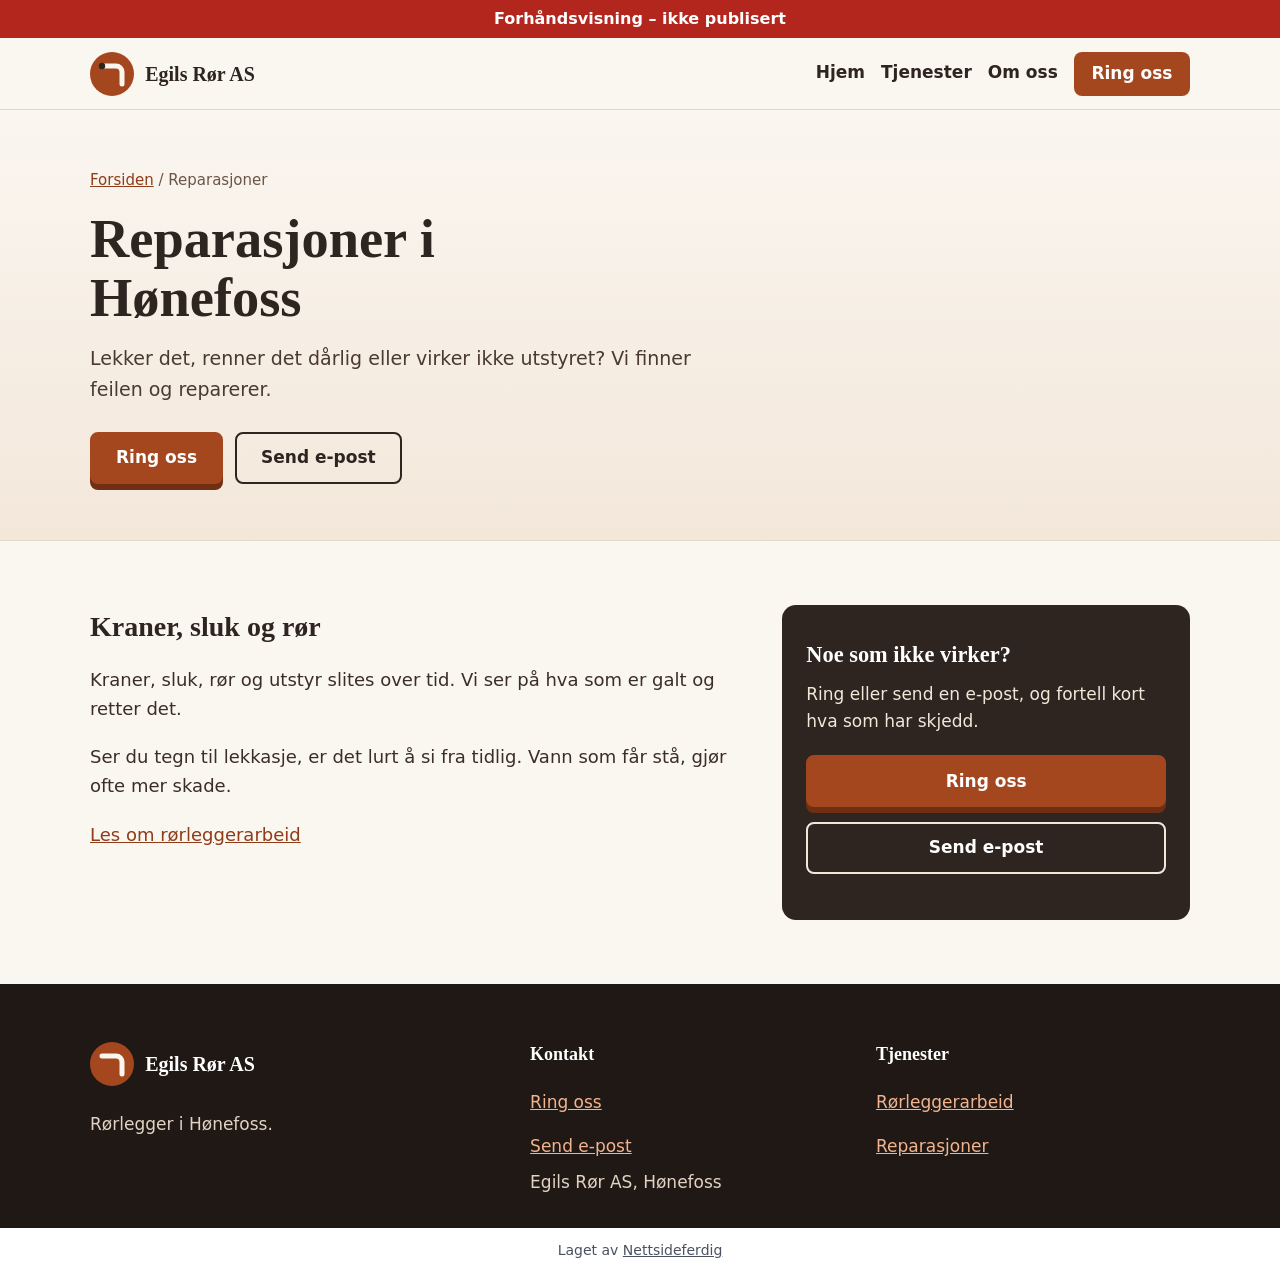
==== tjenester/reparasjoner/index.html @ db8e678f "Forhåndsvisning" ====
<!doctype html>
<html lang="nb">
<head>
<meta charset="utf-8">
<meta name="viewport" content="width=device-width, initial-scale=1">
<title>Reparasjon av rør og kraner i Hønefoss | Egils Rør AS</title>
<meta name="description" content="Lekker det, renner det dårlig eller virker ikke utstyret? Egils Rør AS reparerer rør, kraner og sluk i Hønefoss.">
<link rel="canonical" href="https://andersmathisen7-design.github.io/side-egils-ror-as-a246fb6f/tjenester/reparasjoner/">
<meta property="og:type" content="website">
<meta property="og:locale" content="nb_NO">
<meta property="og:site_name" content="Egils Rør AS">
<meta property="og:title" content="Reparasjon av rør og kraner i Hønefoss | Egils Rør AS">
<meta property="og:description" content="Lekker det, renner det dårlig eller virker ikke utstyret? Egils Rør AS reparerer rør, kraner og sluk i Hønefoss.">
<meta property="og:url" content="https://andersmathisen7-design.github.io/side-egils-ror-as-a246fb6f/tjenester/reparasjoner/">
<meta http-equiv="Content-Security-Policy" content="default-src 'none'; style-src 'self'; img-src 'self'; manifest-src 'self'; worker-src 'self'; script-src 'self'">
<link rel="stylesheet" href="../../style.css">
<meta name="theme-color" content="#a4471f">
<link rel="manifest" href="../../manifest.webmanifest">
<link rel="icon" href="../../icon.svg" type="image/svg+xml">
<script src="../../pwa.js" defer></script>
<meta name="robots" content="noindex,nofollow">
</head>
<body>
<div class="forhandsstripe">Forhåndsvisning – ikke publisert</div>
<header class="topp"><div class="wrap"><a class="merke" href="../../"><svg viewBox="0 0 44 44" aria-hidden="true"><circle cx="22" cy="22" r="22" fill="#a4471f"/><path d="M12 14h14a6 6 0 0 1 6 6v12" fill="none" stroke="#faf6f0" stroke-width="5" stroke-linecap="round"/><circle cx="12" cy="14" r="3.2" fill="#2e2420"/></svg><span>Egils Rør AS</span></a><nav class="meny" aria-label="Hovedmeny"><ul><li><a href="../../">Hjem</a></li><li><a href="../../#tjenester">Tjenester</a></li><li><a href="../../#om">Om oss</a></li><li><a class="ring" href="tel:97751816">Ring oss</a></li></ul></nav></div></header>
<main>
<section class="sidehode"><div class="wrap"><p class="sti"><a href="../../">Forsiden</a> / Reparasjoner</p><h1>Reparasjoner i Hønefoss</h1><p class="ingress">Lekker det, renner det dårlig eller virker ikke utstyret? Vi finner feilen og reparerer.</p><div class="knapper"><a class="knapp" href="tel:97751816">Ring oss</a><a class="knapp lys" href="mailto:post@egilsror.no">Send e-post</a></div></div></section><div class="wrap innhold"><div class="tekst"><h2>Kraner, sluk og rør</h2><p>Kraner, sluk, rør og utstyr slites over tid. Vi ser på hva som er galt og retter det.</p><p>Ser du tegn til lekkasje, er det lurt å si fra tidlig. Vann som får stå, gjør ofte mer skade.</p><p><a href="../../tjenester/rorleggerarbeid/">Les om rørleggerarbeid</a></p></div><aside class="panel"><h2>Noe som ikke virker?</h2><p>Ring eller send en e-post, og fortell kort hva som har skjedd.</p><a class="knapp" href="tel:97751816">Ring oss</a><a class="knapp lys" href="mailto:post@egilsror.no">Send e-post</a></aside></div>
</main>
<footer class="bunn" id="kontakt"><div class="wrap"><div><a class="merke" href="../../"><svg viewBox="0 0 44 44" aria-hidden="true"><circle cx="22" cy="22" r="22" fill="#a4471f"/><path d="M12 14h14a6 6 0 0 1 6 6v12" fill="none" stroke="#faf6f0" stroke-width="5" stroke-linecap="round"/></svg><span>Egils Rør AS</span></a><p>Rørlegger i Hønefoss.</p></div><div><h2>Kontakt</h2><ul><li><a href="tel:97751816">Ring oss</a></li><li><a href="mailto:post@egilsror.no">Send e-post</a></li></ul><address>Egils Rør AS, Hønefoss</address></div><div><h2>Tjenester</h2><ul><li><a href="../../tjenester/rorleggerarbeid/">Rørleggerarbeid</a></li><li><a href="../../tjenester/reparasjoner/">Reparasjoner</a></li></ul></div></div></footer>
<p class="nf-byra">Laget av <a href="https://nettsideferdig.no/">Nettsideferdig</a></p>
</body>
</html>
---- style.css ----
/* Fast fra Sidefabrikken: bestillingswidgeten. */
:root { --nf-farge: #a4471f; }
#nf-bestill [hidden] { display: none !important; }
#nf-bestill button { font: inherit; padding: 0.5rem 0.9rem; margin: 0.2rem; border: 1px solid var(--nf-farge); border-radius: 6px; background: #fff; color: var(--nf-farge); cursor: pointer; }
#nf-bestill button:disabled { opacity: 0.6; }
#nf-bestill .nf-knapp { background: var(--nf-farge); color: #fff; }
#nf-bestill .nf-tjeneste { display: block; width: 100%; text-align: left; }
#nf-bestill .nf-tjeneste small, #nf-bestill .nf-vare small { display: block; color: #555; }
#nf-bestill .nf-felt { display: block; margin: 0.5rem 0; }
#nf-bestill input, #nf-bestill select, #nf-bestill textarea { font: inherit; padding: 0.4rem; border: 1px solid #c5cad3; border-radius: 4px; display: block; width: 100%; max-width: 24rem; }
#nf-bestill input[type="checkbox"], #nf-bestill input[type="radio"] { display: inline-block; width: auto; margin: 0 0.4rem 0 0; vertical-align: middle; }
#nf-bestill .nf-rad { display: flex; flex-wrap: wrap; gap: 0.5rem; }
#nf-bestill .nf-vare { padding: 0.4rem 0; border-bottom: 1px solid #e3e6eb; }
#nf-bestill .nf-feil, #nf-bestill .nf-utsolgt { color: #b3261e; }
#nf-bestill .nf-test { background: #fff4e5; padding: 0.4rem 0.8rem; border-radius: 6px; }
#nf-bestill .nf-oppsummering { font-weight: 600; }
#nf-bestill .nf-faner { display: flex; flex-wrap: wrap; gap: 0.25rem; margin: 0.5rem 0 1rem; }
#nf-bestill .nf-fane.nf-valgt, #nf-bestill .nf-dag.nf-valgt { background: var(--nf-farge); color: #fff; }
#nf-bestill .nf-adresse { position: relative; max-width: 24rem; }
#nf-bestill .nf-forslag { position: absolute; top: 100%; left: 0; right: 0; z-index: 10; max-height: 15rem; overflow-y: auto; background: #fff; border: 1px solid #c5cad3; border-radius: 4px; box-shadow: 0 4px 12px rgba(0, 0, 0, 0.15); }
#nf-bestill .nf-forslag button { display: block; width: 100%; margin: 0; border: 0; border-radius: 0; padding: 0.5rem 0.75rem; text-align: left; color: inherit; }
#nf-bestill .nf-forslag button:hover, #nf-bestill .nf-forslag button:focus { background: #f4f7fb; }
#nf-bestill .nf-dager { display: flex; flex-wrap: wrap; gap: 0.25rem; margin: 0.5rem 0; }
#nf-bestill .nf-dag.nf-full { text-decoration: line-through; color: #777; border-color: #c5cad3; }
#nf-bestill .nf-tillegg { margin: 0.5rem 0; }
#nf-bestill .nf-sporsmal { margin: 0.8rem 0; }
#nf-bestill .nf-hjelp { display: block; font-size: 0.875rem; color: #666; margin: 0.15rem 0 0.25rem; }
#nf-bestill .nf-sum { font-weight: 700; font-size: 1.15rem; }
#nf-bestill .nf-ja-nei { display: flex; gap: 1.5rem; margin-top: 0.25rem; }
.prisliste table { border-collapse: collapse; width: 100%; max-width: 36rem; }
.prisliste th, .prisliste td { text-align: left; padding: 0.4rem 0.6rem 0.4rem 0; border-bottom: 1px solid #e3e6eb; vertical-align: top; }
.prisliste td:last-child, .prisliste th:last-child { text-align: right; white-space: nowrap; padding-right: 0; }
.prisliste small { color: #555; }
.prisliste .prisinfo { font-size: 0.875rem; color: #555; }

main > section.melding, main > section.bestill { box-sizing: border-box; max-width: 42rem; margin: 0 auto; padding: 2.5rem 1.25rem 3.5rem; }
.nf-skjema .nf-felt { display: block; margin: 0.75rem 0; }
.nf-skjema label, .nf-skjema legend { display: block; font-weight: 600; }
.nf-skjema fieldset { border: 0; padding: 0; margin: 0.75rem 0; min-width: 0; }
.nf-skjema fieldset label { font-weight: 400; }
.nf-skjema input, .nf-skjema textarea { font: inherit; padding: 0.5rem; border: 1px solid #c5cad3; border-radius: 4px; display: block; width: 100%; max-width: 32rem; }
.nf-skjema input[type="radio"] { display: inline-block; width: auto; margin: 0 0.4rem 0 0; vertical-align: middle; }
.nf-skjema input:focus, .nf-skjema textarea:focus { outline: 2px solid var(--nf-farge); outline-offset: 1px; }
.nf-skjema button { font: inherit; font-weight: 600; border: 0; cursor: pointer; padding: 0.85rem 1.5rem; border-radius: 6px; background: var(--nf-farge); color: #fff; min-height: 44px; }
.nf-skjema .nf-info { font-size: 0.875rem; color: #555; }

/* Designet */
*,*::before,*::after{box-sizing:border-box}html{-webkit-text-size-adjust:100%}body{margin:0;font-family:"Segoe UI",system-ui,-apple-system,Helvetica,Arial,sans-serif;font-size:1.0625rem;line-height:1.6;color:#2b211b;background:#faf6f0}img{display:block;width:100%;height:auto}h1,h2,h3{font-family:Georgia,"Iowan Old Style","Times New Roman",serif;font-weight:700;color:#2e2420}a{color:#8f3c19}a:focus-visible{outline:3px solid #a4471f;outline-offset:3px;border-radius:4px}.wrap{width:min(1100px,100% - 2.5rem);margin-inline:auto}.topp{background:#faf6f0;border-bottom:1px solid #e6d8c8}.topp .wrap{display:flex;flex-wrap:wrap;align-items:center;justify-content:space-between;gap:.25rem 1.5rem;padding:.7rem 0}.merke{display:inline-flex;align-items:center;gap:.7rem;text-decoration:none;color:#2e2420;font-family:Georgia,"Iowan Old Style",serif;font-weight:700;font-size:1.25rem;min-height:48px}.merke svg{width:44px;height:44px;flex:none}.meny ul{display:flex;flex-wrap:wrap;gap:.15rem 1rem;list-style:none;margin:0;padding:0;align-items:center}.meny a{display:inline-flex;align-items:center;min-height:44px;color:#2e2420;text-decoration:none;font-weight:600;border-bottom:2px solid transparent}.meny a:hover{border-bottom-color:#a4471f}.meny a.ring{background:#a4471f;color:#fff;padding:0 1.1rem;border-radius:8px;border:0}.meny a.ring:hover{background:#8a3a17}.hero{padding:3rem 0 4rem;background:linear-gradient(180deg,#faf6f0 0,#f3e7da 100%);overflow:hidden}.hero .wrap{display:grid;gap:2.5rem;align-items:center}.hero .stedmerke{display:inline-flex;align-items:center;gap:.5rem;font-size:.875rem;font-weight:700;letter-spacing:.1em;text-transform:uppercase;color:#8f3c19;margin:0 0 1rem}.hero .stedmerke::before{content:"";display:inline-block;width:28px;height:2px;background:#a4471f}.hero h1{font-size:clamp(2.4rem,7.5vw,4.25rem);line-height:1.04;letter-spacing:-.015em;margin:0 0 1.25rem;max-width:13ch}.hero .ingress{font-size:1.1875rem;max-width:46ch;color:#4a3a30;margin:0 0 2rem}.knapper{display:flex;flex-wrap:wrap;gap:.75rem}.knapp{display:inline-flex;align-items:center;justify-content:center;min-height:52px;padding:0 1.5rem;border-radius:8px;background:#a4471f;color:#fff;text-decoration:none;font-weight:700;border:2px solid #a4471f;box-shadow:0 6px 0 #6f2f12;transition:transform .12s,box-shadow .12s}.knapp:hover{transform:translateY(2px);box-shadow:0 4px 0 #6f2f12}.knapp.lys{background:transparent;color:#2e2420;border-color:#2e2420;box-shadow:none}.knapp.lys:hover{background:#2e2420;color:#faf6f0}.hero-kunst{position:relative;max-width:440px;margin-inline:auto;width:100%}.hero-kunst svg{display:block;width:100%;height:auto}.tjenester{padding:4.5rem 0}.overskrift-rad{margin-bottom:2.5rem}.overskrift-rad h2{font-size:clamp(1.9rem,4.5vw,2.75rem);line-height:1.1;margin:0 0 .75rem}.overskrift-rad p{max-width:55ch;margin:0;color:#4a3a30;font-size:1.125rem}.rad{display:grid;gap:1.5rem;align-items:center;padding:2rem 0;border-top:1px solid #e6d8c8}.rad:last-child{border-bottom:1px solid #e6d8c8}.rad .nummer{font-family:Georgia,serif;font-size:3.5rem;line-height:1;color:#a4471f}.rad h3{font-size:1.75rem;margin:0 0 .5rem}.rad p{margin:0 0 .75rem;max-width:56ch;color:#4a3a30}.rad .lenke{font-weight:700;color:#8f3c19;text-underline-offset:4px;display:inline-flex;min-height:44px;align-items:center}.rad .panel{background:#2e2420;border-radius:14px;aspect-ratio:16/10;display:grid;place-items:center}.rad .panel svg{width:46%;height:auto}.om{background:#2e2420;color:#f3e7da;padding:4.5rem 0;position:relative;overflow:hidden}.om::after{content:"";position:absolute;right:-120px;top:-120px;width:360px;height:360px;border:28px solid #a4471f;border-radius:50%;opacity:.35}.om .wrap{position:relative;z-index:1;display:grid;gap:2rem}.om h2{color:#fff;font-size:clamp(1.9rem,4.5vw,2.75rem);line-height:1.1;margin:0}.om p{max-width:58ch;font-size:1.125rem;margin:0 0 1rem}.faq{padding:4.5rem 0}.faq .wrap{max-width:800px}.faq h2{font-size:clamp(1.8rem,4vw,2.5rem);margin:0 0 1.5rem}.faq details{border-bottom:1px solid #e6d8c8}.faq summary{cursor:pointer;font-weight:700;font-size:1.125rem;min-height:64px;display:flex;align-items:center;color:#2e2420}.faq summary:focus-visible{outline:3px solid #a4471f;outline-offset:2px}.faq details p{margin:0 0 1.25rem;color:#4a3a30}.kontaktband{padding:0 0 4.5rem}.kontaktband .boks{background:#a4471f;color:#fff;border-radius:16px;padding:2.75rem 1.5rem;display:grid;gap:1.5rem;align-items:center}.kontaktband h2{color:#fff;font-size:clamp(1.75rem,4vw,2.4rem);line-height:1.12;margin:0 0 .5rem}.kontaktband p{margin:0;color:#fbeee4;max-width:46ch}.kontaktband .knapp{background:#fff;color:#7a3214;border-color:#fff;box-shadow:0 6px 0 #6f2f12}.kontaktband .knapp.lys{background:transparent;color:#fff;border-color:#fff}.kontaktband .knapp.lys:hover{background:#fff;color:#7a3214}.sidehode{padding:3rem 0 3.5rem;background:linear-gradient(180deg,#faf6f0 0,#f3e7da 100%);border-bottom:1px solid #e6d8c8}.sti{font-size:.9375rem;color:#6b5547;margin:0 0 .5rem}.sti a{color:#8f3c19;display:inline-flex;min-height:44px;align-items:center}.sidehode h1{font-size:clamp(2.1rem,6vw,3.4rem);line-height:1.08;margin:0 0 1rem;max-width:18ch}.sidehode .ingress{font-size:1.1875rem;max-width:50ch;color:#4a3a30;margin:0 0 1.75rem}.innhold{padding:4rem 0;display:grid;gap:2.5rem;align-items:start}.innhold .tekst h2{font-size:1.75rem;margin:0 0 1rem}.innhold .tekst p{font-size:1.125rem;max-width:60ch;margin:0 0 1.25rem;color:#3b2e26}.innhold .panel{background:#2e2420;border-radius:14px;padding:2rem 1.5rem;color:#f3e7da}.innhold .panel h2{color:#fff;font-size:1.4rem;margin:0 0 .5rem}.innhold .panel p{margin:0 0 1.25rem}.innhold .panel .knapp{width:100%;margin-bottom:.9rem}.innhold .panel .knapp.lys{color:#fff;border-color:#f3e7da}.innhold .panel .knapp.lys:hover{background:#f3e7da;color:#2e2420}.bunn{background:#1f1814;color:#e2d3c4;padding:3.5rem 0 2rem}.bunn .wrap{display:grid;gap:2rem}.bunn .merke{color:#fff}.bunn h2{color:#fff;font-size:1.125rem;margin:0 0 .75rem}.bunn a{color:#f2b48f}.bunn ul{list-style:none;margin:0;padding:0}.bunn li a{display:inline-flex;min-height:44px;align-items:center}.bunn address{font-style:normal}section.melding{padding:3.5rem 1.25rem}.nf-skjema{max-width:620px;margin-inline:auto;background:#fff;border:1px solid #e6d8c8;border-radius:16px;padding:2rem 1.5rem}.nf-felt{margin-bottom:1.25rem}.nf-skjema label{display:block;font-weight:700;margin-bottom:.35rem;color:#2e2420}.nf-skjema input,.nf-skjema textarea{width:100%;font:inherit;color:#2b211b;padding:.75rem 1rem;border:2px solid #d9c6b3;border-radius:8px;background:#fffdfa;min-height:48px}.nf-skjema input:focus-visible,.nf-skjema textarea:focus-visible{outline:3px solid #a4471f;border-color:#a4471f}.nf-info{font-size:.9375rem;color:#6b5547}.nf-skjema button.knapp{cursor:pointer;font:inherit;font-weight:700}@media(min-width:760px){.rad{grid-template-columns:auto 1fr 1fr;gap:2.5rem}.kontaktband .boks{grid-template-columns:1.3fr auto;padding:3rem}.bunn .wrap{grid-template-columns:1.3fr 1fr 1fr}.om .wrap{grid-template-columns:.8fr 1.2fr;align-items:start}.nf-skjema{padding:2.5rem}}@media(min-width:900px){.hero{padding:4.5rem 0 5.5rem}.hero .wrap{grid-template-columns:1.1fr .9fr}.innhold{grid-template-columns:1.6fr 1fr}.innhold .panel{position:sticky;top:1.5rem}}

/* Fast fra Sidefabrikken */
.forhandsstripe { display: block !important; position: relative !important; z-index: 2147483647 !important; background: #b3261e !important; color: #fff !important; text-align: center !important; padding: 0.5rem 1rem !important; font: 600 1rem/1.4 system-ui, sans-serif !important; visibility: visible !important; opacity: 1 !important; max-height: none !important; height: auto !important; min-height: 0 !important; overflow: visible !important; margin: 0 !important; top: auto !important; left: auto !important; right: auto !important; bottom: auto !important; width: auto !important; transform: none !important; clip-path: none !important; filter: none !important; text-indent: 0 !important; font-size: 1rem !important; }
.nf-byra { display: block !important; position: static !important; inset: auto !important; z-index: auto !important; background: #fff !important; color: #4a5160 !important; text-align: center !important; padding: 0.75rem 1rem !important; margin: 0 !important; width: auto !important; max-width: none !important; height: auto !important; min-height: 0 !important; max-height: none !important; overflow: visible !important; visibility: visible !important; opacity: 1 !important; transform: none !important; clip-path: none !important; filter: none !important; font: 400 0.875rem/1.5 system-ui, sans-serif !important; letter-spacing: normal !important; text-indent: 0 !important; text-transform: none !important; }
.nf-byra a { display: inline !important; position: static !important; color: inherit !important; text-decoration: underline !important; font: inherit !important; visibility: visible !important; opacity: 1 !important; pointer-events: auto !important; }
.nf-felle { display: none !important; position: absolute !important; left: -10000px !important; width: 1px !important; height: 1px !important; overflow: hidden !important; }
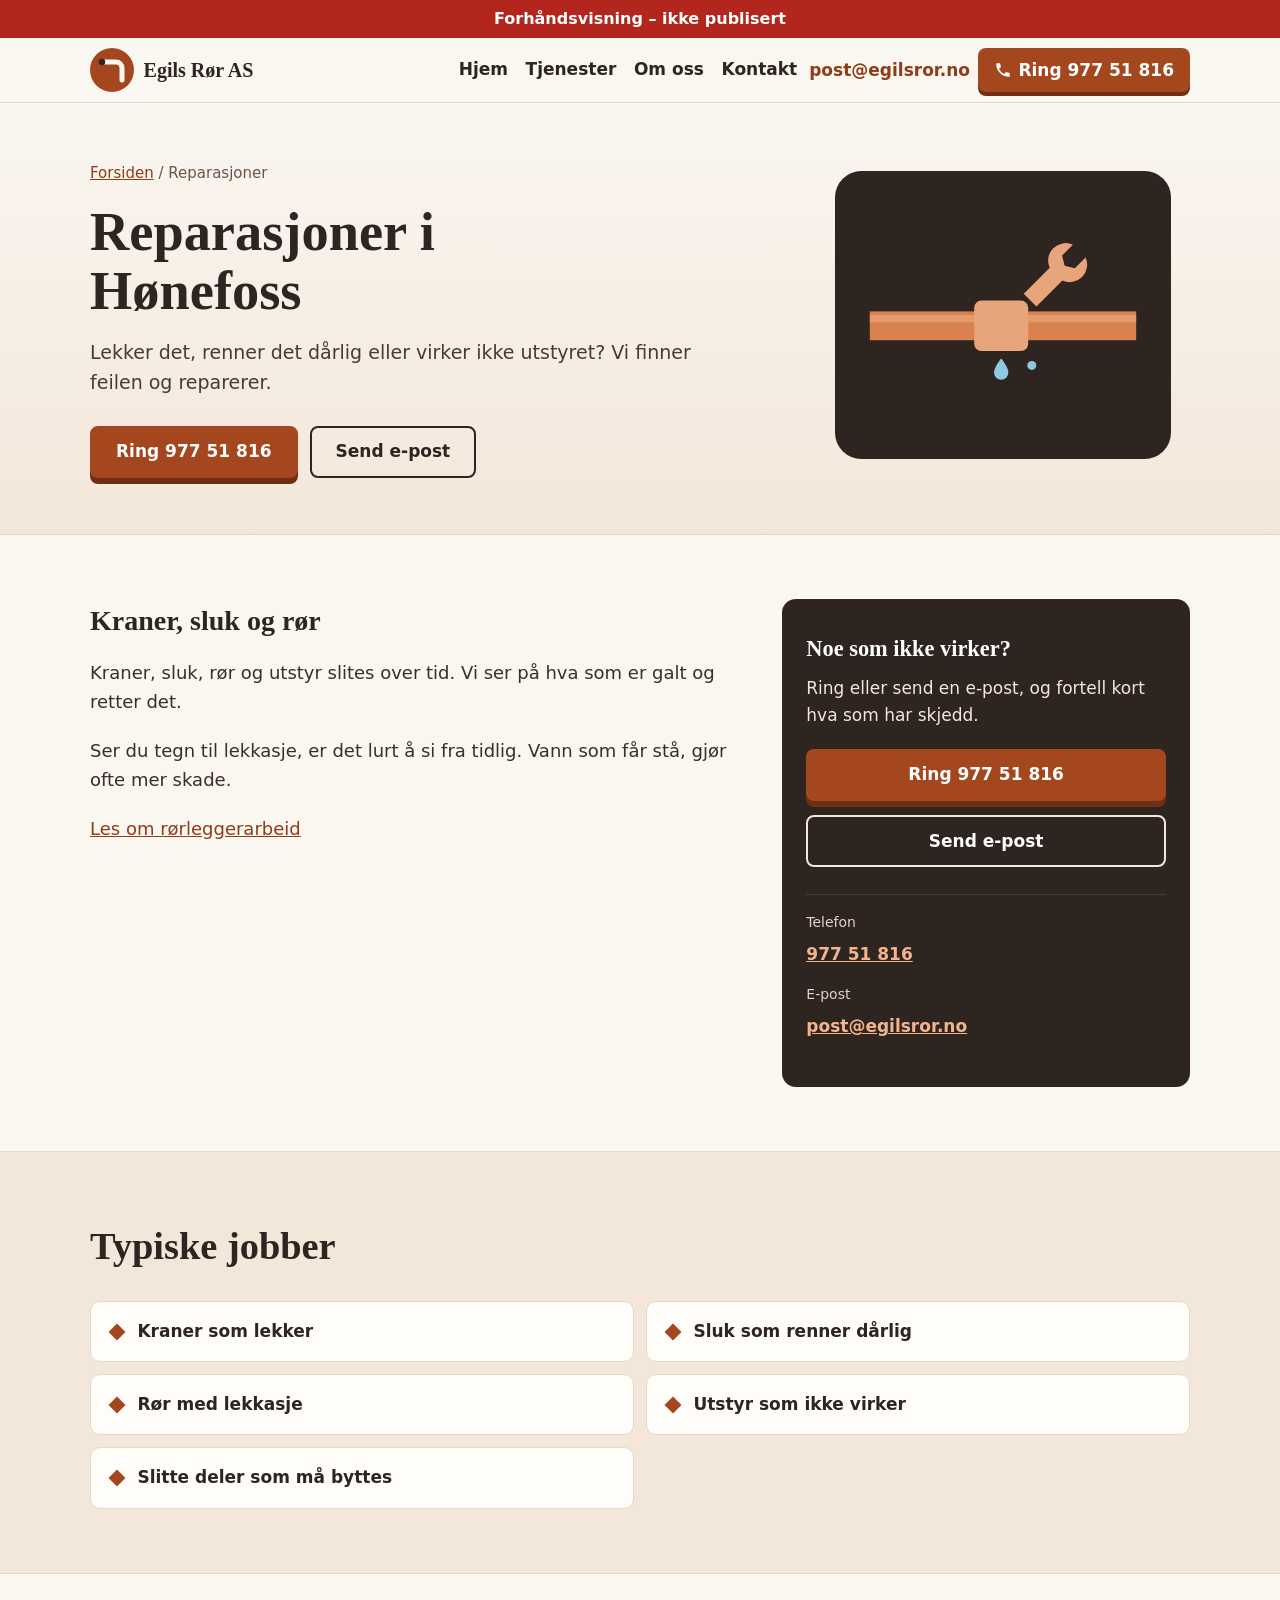
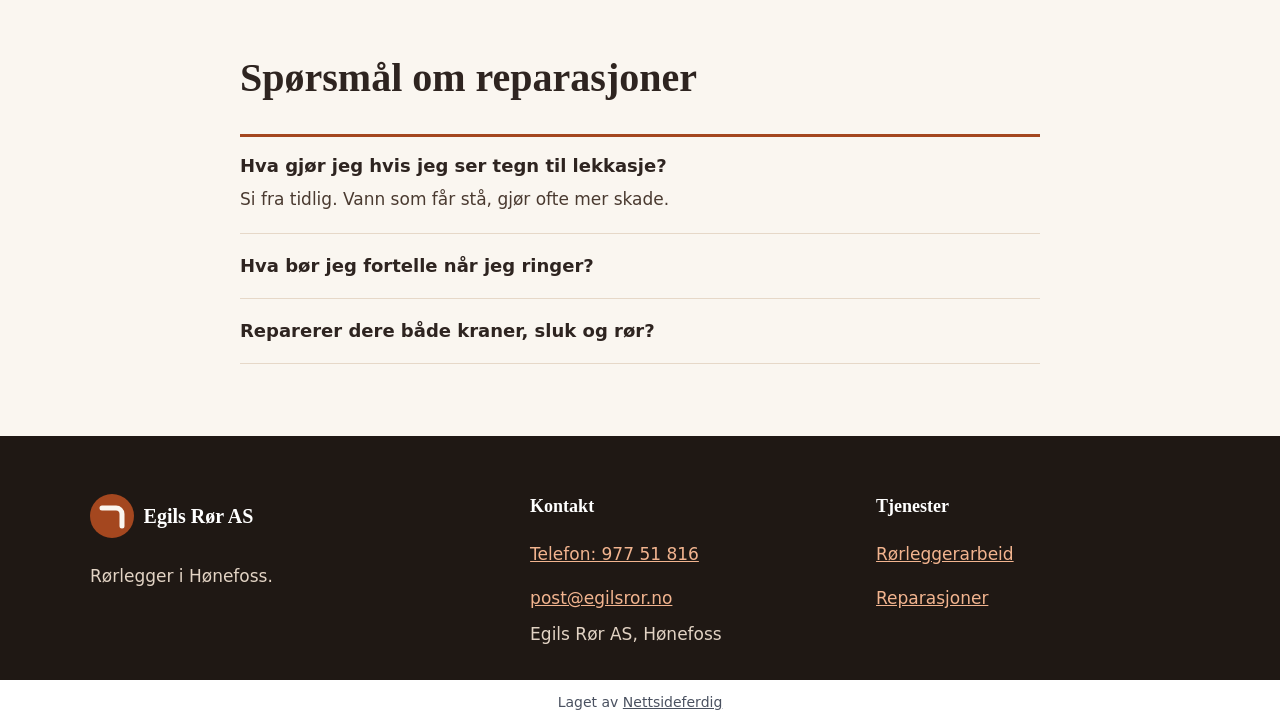
==== commit 47f023d5: "Forhåndsvisning" ====
--- a/tjenester/reparasjoner/index.html
+++ b/tjenester/reparasjoner/index.html
@@ -22,11 +22,11 @@
 </head>
 <body>
 <div class="forhandsstripe">Forhåndsvisning – ikke publisert</div>
-<header class="topp"><div class="wrap"><a class="merke" href="../../"><svg viewBox="0 0 44 44" aria-hidden="true"><circle cx="22" cy="22" r="22" fill="#a4471f"/><path d="M12 14h14a6 6 0 0 1 6 6v12" fill="none" stroke="#faf6f0" stroke-width="5" stroke-linecap="round"/><circle cx="12" cy="14" r="3.2" fill="#2e2420"/></svg><span>Egils Rør AS</span></a><nav class="meny" aria-label="Hovedmeny"><ul><li><a href="../../">Hjem</a></li><li><a href="../../#tjenester">Tjenester</a></li><li><a href="../../#om">Om oss</a></li><li><a class="ring" href="tel:97751816">Ring oss</a></li></ul></nav></div></header>
+<header class="topp"><div class="wrap"><a class="merke" href="../../"><svg viewBox="0 0 44 44" aria-hidden="true"><circle cx="22" cy="22" r="22" fill="#a4471f"/><path d="M12 14h14a6 6 0 0 1 6 6v12" fill="none" stroke="#faf6f0" stroke-width="5" stroke-linecap="round"/><circle cx="12" cy="14" r="3.2" fill="#2e2420"/></svg><span>Egils Rør AS</span></a><nav class="meny" aria-label="Hovedmeny"><ul><li><a href="../../">Hjem</a></li><li><a href="../../#tjenester">Tjenester</a></li><li><a href="../../#om">Om oss</a></li><li><a href="#kontakt">Kontakt</a></li></ul></nav><div class="topp-hoyre"><a class="toppepost" href="mailto:post@egilsror.no">post@egilsror.no</a><a class="ringknapp" href="tel:97751816"><svg viewBox="0 0 24 24" aria-hidden="true"><path d="M6.6 10.8a15 15 0 0 0 6.6 6.6l2.2-2.2a1 1 0 0 1 1-.25 11.4 11.4 0 0 0 3.6.57 1 1 0 0 1 1 1V20a1 1 0 0 1-1 1A17 17 0 0 1 3 4a1 1 0 0 1 1-1h3.5a1 1 0 0 1 1 1c0 1.25.2 2.45.57 3.57a1 1 0 0 1-.25 1z" fill="currentColor"/></svg><span class="kort">Ring</span><span class="lang">Ring 977 51 816</span></a><details class="mobilmeny"><summary><svg viewBox="0 0 24 24" aria-hidden="true"><path d="M4 7h16M4 12h16M4 17h16" stroke="currentColor" stroke-width="2.4" stroke-linecap="round"/></svg><span class="skjult">Meny</span></summary><nav aria-label="Meny på mobil"><ul><li><a href="../../">Hjem</a></li><li><a href="../../#tjenester">Tjenester</a></li><li><a href="../../tjenester/rorleggerarbeid/">Rørleggerarbeid</a></li><li><a href="../../tjenester/reparasjoner/">Reparasjoner</a></li><li><a href="../../#om">Om oss</a></li><li><a href="#kontakt">Kontakt</a></li></ul></nav></details></div></div></header>
 <main>
-<section class="sidehode"><div class="wrap"><p class="sti"><a href="../../">Forsiden</a> / Reparasjoner</p><h1>Reparasjoner i Hønefoss</h1><p class="ingress">Lekker det, renner det dårlig eller virker ikke utstyret? Vi finner feilen og reparerer.</p><div class="knapper"><a class="knapp" href="tel:97751816">Ring oss</a><a class="knapp lys" href="mailto:post@egilsror.no">Send e-post</a></div></div></section><div class="wrap innhold"><div class="tekst"><h2>Kraner, sluk og rør</h2><p>Kraner, sluk, rør og utstyr slites over tid. Vi ser på hva som er galt og retter det.</p><p>Ser du tegn til lekkasje, er det lurt å si fra tidlig. Vann som får stå, gjør ofte mer skade.</p><p><a href="../../tjenester/rorleggerarbeid/">Les om rørleggerarbeid</a></p></div><aside class="panel"><h2>Noe som ikke virker?</h2><p>Ring eller send en e-post, og fortell kort hva som har skjedd.</p><a class="knapp" href="tel:97751816">Ring oss</a><a class="knapp lys" href="mailto:post@egilsror.no">Send e-post</a></aside></div>
+<section class="sidehode"><div class="wrap"><div><p class="sti"><a href="../../">Forsiden</a> / Reparasjoner</p><h1>Reparasjoner i Hønefoss</h1><p class="ingress">Lekker det, renner det dårlig eller virker ikke utstyret? Vi finner feilen og reparerer.</p><div class="knapper"><a class="knapp" href="tel:97751816">Ring 977 51 816</a><a class="knapp lys" href="mailto:post@egilsror.no">Send e-post</a></div></div><div class="sidehode-kunst"><svg viewBox="0 0 300 260" aria-hidden="true"><rect x="10" y="10" width="280" height="240" rx="22" fill="#2e2420"/><g transform="translate(30 40) scale(1.5)"><rect x="6" y="58" width="148" height="16" fill="#d9824f"/><rect x="6" y="60" width="148" height="4" fill="#e8a47a" opacity=".7"/><rect x="64" y="52" width="30" height="28" rx="4" fill="#e8a47a"/><path d="M79 84c0 0-4 5-4 8a4 4 0 0 0 8 0c0-3-4-8-4-8z" fill="#8fc9e0"/><circle cx="96" cy="88" r="2.5" fill="#8fc9e0"/><path d="M126.2 13.6a8.8 8.8 0 0 0-11.68 11.68L101.4 38.4l6.4 6.4 13.12-13.12a8.8 8.8 0 0 0 11.68-11.68l-5.44 5.44-5.12-1.28-1.28-5.12z" fill="#e8a47a" transform="translate(-20 6) scale(1.1)"/></g></svg></div></div></section><div class="wrap innhold"><div class="tekst"><h2>Kraner, sluk og rør</h2><p>Kraner, sluk, rør og utstyr slites over tid. Vi ser på hva som er galt og retter det.</p><p>Ser du tegn til lekkasje, er det lurt å si fra tidlig. Vann som får stå, gjør ofte mer skade.</p><p><a href="../../tjenester/rorleggerarbeid/">Les om rørleggerarbeid</a></p></div><aside class="panel"><h2>Noe som ikke virker?</h2><p>Ring eller send en e-post, og fortell kort hva som har skjedd.</p><a class="knapp" href="tel:97751816">Ring 977 51 816</a><a class="knapp lys" href="mailto:post@egilsror.no">Send e-post</a><ul class="kontaktliste"><li><small>Telefon</small><a href="tel:97751816">977 51 816</a></li><li><small>E-post</small><a href="mailto:post@egilsror.no">post@egilsror.no</a></li></ul></aside></div><section class="jobber"><div class="wrap"><h2>Typiske jobber</h2><ul class="jobbliste"><li>Kraner som lekker</li><li>Sluk som renner dårlig</li><li>Rør med lekkasje</li><li>Utstyr som ikke virker</li><li>Slitte deler som må byttes</li></ul></div></section><section class="faq"><div class="wrap"><h2>Spørsmål om reparasjoner</h2><div class="faq-apen"><h3>Hva gjør jeg hvis jeg ser tegn til lekkasje?</h3><p>Si fra tidlig. Vann som får stå, gjør ofte mer skade.</p></div><details><summary>Hva bør jeg fortelle når jeg ringer?</summary><p>Fortell kort hva som har skjedd og hvor det er, så vet vi mer om hva som må til.</p></details><details><summary>Reparerer dere både kraner, sluk og rør?</summary><p>Ja. Vi ser på hva som er galt med kraner, sluk, rør og utstyr, og retter det.</p></details></div></section>
 </main>
-<footer class="bunn" id="kontakt"><div class="wrap"><div><a class="merke" href="../../"><svg viewBox="0 0 44 44" aria-hidden="true"><circle cx="22" cy="22" r="22" fill="#a4471f"/><path d="M12 14h14a6 6 0 0 1 6 6v12" fill="none" stroke="#faf6f0" stroke-width="5" stroke-linecap="round"/></svg><span>Egils Rør AS</span></a><p>Rørlegger i Hønefoss.</p></div><div><h2>Kontakt</h2><ul><li><a href="tel:97751816">Ring oss</a></li><li><a href="mailto:post@egilsror.no">Send e-post</a></li></ul><address>Egils Rør AS, Hønefoss</address></div><div><h2>Tjenester</h2><ul><li><a href="../../tjenester/rorleggerarbeid/">Rørleggerarbeid</a></li><li><a href="../../tjenester/reparasjoner/">Reparasjoner</a></li></ul></div></div></footer>
+<footer class="bunn" id="kontakt"><div class="wrap"><div><a class="merke" href="../../"><svg viewBox="0 0 44 44" aria-hidden="true"><circle cx="22" cy="22" r="22" fill="#a4471f"/><path d="M12 14h14a6 6 0 0 1 6 6v12" fill="none" stroke="#faf6f0" stroke-width="5" stroke-linecap="round"/></svg><span>Egils Rør AS</span></a><p>Rørlegger i Hønefoss.</p></div><div><h2>Kontakt</h2><ul><li><a href="tel:97751816">Telefon: 977 51 816</a></li><li><a href="mailto:post@egilsror.no">post@egilsror.no</a></li></ul><address>Egils Rør AS, Hønefoss</address></div><div><h2>Tjenester</h2><ul><li><a href="../../tjenester/rorleggerarbeid/">Rørleggerarbeid</a></li><li><a href="../../tjenester/reparasjoner/">Reparasjoner</a></li></ul></div></div></footer>
 <p class="nf-byra">Laget av <a href="https://nettsideferdig.no/">Nettsideferdig</a></p>
 </body>
 </html>
--- a/style.css
+++ b/style.css
@@ -45,7 +45,7 @@
 .nf-skjema .nf-info { font-size: 0.875rem; color: #555; }
 
 /* Designet */
-*,*::before,*::after{box-sizing:border-box}html{-webkit-text-size-adjust:100%}body{margin:0;font-family:"Segoe UI",system-ui,-apple-system,Helvetica,Arial,sans-serif;font-size:1.0625rem;line-height:1.6;color:#2b211b;background:#faf6f0}img{display:block;width:100%;height:auto}h1,h2,h3{font-family:Georgia,"Iowan Old Style","Times New Roman",serif;font-weight:700;color:#2e2420}a{color:#8f3c19}a:focus-visible{outline:3px solid #a4471f;outline-offset:3px;border-radius:4px}.wrap{width:min(1100px,100% - 2.5rem);margin-inline:auto}.topp{background:#faf6f0;border-bottom:1px solid #e6d8c8}.topp .wrap{display:flex;flex-wrap:wrap;align-items:center;justify-content:space-between;gap:.25rem 1.5rem;padding:.7rem 0}.merke{display:inline-flex;align-items:center;gap:.7rem;text-decoration:none;color:#2e2420;font-family:Georgia,"Iowan Old Style",serif;font-weight:700;font-size:1.25rem;min-height:48px}.merke svg{width:44px;height:44px;flex:none}.meny ul{display:flex;flex-wrap:wrap;gap:.15rem 1rem;list-style:none;margin:0;padding:0;align-items:center}.meny a{display:inline-flex;align-items:center;min-height:44px;color:#2e2420;text-decoration:none;font-weight:600;border-bottom:2px solid transparent}.meny a:hover{border-bottom-color:#a4471f}.meny a.ring{background:#a4471f;color:#fff;padding:0 1.1rem;border-radius:8px;border:0}.meny a.ring:hover{background:#8a3a17}.hero{padding:3rem 0 4rem;background:linear-gradient(180deg,#faf6f0 0,#f3e7da 100%);overflow:hidden}.hero .wrap{display:grid;gap:2.5rem;align-items:center}.hero .stedmerke{display:inline-flex;align-items:center;gap:.5rem;font-size:.875rem;font-weight:700;letter-spacing:.1em;text-transform:uppercase;color:#8f3c19;margin:0 0 1rem}.hero .stedmerke::before{content:"";display:inline-block;width:28px;height:2px;background:#a4471f}.hero h1{font-size:clamp(2.4rem,7.5vw,4.25rem);line-height:1.04;letter-spacing:-.015em;margin:0 0 1.25rem;max-width:13ch}.hero .ingress{font-size:1.1875rem;max-width:46ch;color:#4a3a30;margin:0 0 2rem}.knapper{display:flex;flex-wrap:wrap;gap:.75rem}.knapp{display:inline-flex;align-items:center;justify-content:center;min-height:52px;padding:0 1.5rem;border-radius:8px;background:#a4471f;color:#fff;text-decoration:none;font-weight:700;border:2px solid #a4471f;box-shadow:0 6px 0 #6f2f12;transition:transform .12s,box-shadow .12s}.knapp:hover{transform:translateY(2px);box-shadow:0 4px 0 #6f2f12}.knapp.lys{background:transparent;color:#2e2420;border-color:#2e2420;box-shadow:none}.knapp.lys:hover{background:#2e2420;color:#faf6f0}.hero-kunst{position:relative;max-width:440px;margin-inline:auto;width:100%}.hero-kunst svg{display:block;width:100%;height:auto}.tjenester{padding:4.5rem 0}.overskrift-rad{margin-bottom:2.5rem}.overskrift-rad h2{font-size:clamp(1.9rem,4.5vw,2.75rem);line-height:1.1;margin:0 0 .75rem}.overskrift-rad p{max-width:55ch;margin:0;color:#4a3a30;font-size:1.125rem}.rad{display:grid;gap:1.5rem;align-items:center;padding:2rem 0;border-top:1px solid #e6d8c8}.rad:last-child{border-bottom:1px solid #e6d8c8}.rad .nummer{font-family:Georgia,serif;font-size:3.5rem;line-height:1;color:#a4471f}.rad h3{font-size:1.75rem;margin:0 0 .5rem}.rad p{margin:0 0 .75rem;max-width:56ch;color:#4a3a30}.rad .lenke{font-weight:700;color:#8f3c19;text-underline-offset:4px;display:inline-flex;min-height:44px;align-items:center}.rad .panel{background:#2e2420;border-radius:14px;aspect-ratio:16/10;display:grid;place-items:center}.rad .panel svg{width:46%;height:auto}.om{background:#2e2420;color:#f3e7da;padding:4.5rem 0;position:relative;overflow:hidden}.om::after{content:"";position:absolute;right:-120px;top:-120px;width:360px;height:360px;border:28px solid #a4471f;border-radius:50%;opacity:.35}.om .wrap{position:relative;z-index:1;display:grid;gap:2rem}.om h2{color:#fff;font-size:clamp(1.9rem,4.5vw,2.75rem);line-height:1.1;margin:0}.om p{max-width:58ch;font-size:1.125rem;margin:0 0 1rem}.faq{padding:4.5rem 0}.faq .wrap{max-width:800px}.faq h2{font-size:clamp(1.8rem,4vw,2.5rem);margin:0 0 1.5rem}.faq details{border-bottom:1px solid #e6d8c8}.faq summary{cursor:pointer;font-weight:700;font-size:1.125rem;min-height:64px;display:flex;align-items:center;color:#2e2420}.faq summary:focus-visible{outline:3px solid #a4471f;outline-offset:2px}.faq details p{margin:0 0 1.25rem;color:#4a3a30}.kontaktband{padding:0 0 4.5rem}.kontaktband .boks{background:#a4471f;color:#fff;border-radius:16px;padding:2.75rem 1.5rem;display:grid;gap:1.5rem;align-items:center}.kontaktband h2{color:#fff;font-size:clamp(1.75rem,4vw,2.4rem);line-height:1.12;margin:0 0 .5rem}.kontaktband p{margin:0;color:#fbeee4;max-width:46ch}.kontaktband .knapp{background:#fff;color:#7a3214;border-color:#fff;box-shadow:0 6px 0 #6f2f12}.kontaktband .knapp.lys{background:transparent;color:#fff;border-color:#fff}.kontaktband .knapp.lys:hover{background:#fff;color:#7a3214}.sidehode{padding:3rem 0 3.5rem;background:linear-gradient(180deg,#faf6f0 0,#f3e7da 100%);border-bottom:1px solid #e6d8c8}.sti{font-size:.9375rem;color:#6b5547;margin:0 0 .5rem}.sti a{color:#8f3c19;display:inline-flex;min-height:44px;align-items:center}.sidehode h1{font-size:clamp(2.1rem,6vw,3.4rem);line-height:1.08;margin:0 0 1rem;max-width:18ch}.sidehode .ingress{font-size:1.1875rem;max-width:50ch;color:#4a3a30;margin:0 0 1.75rem}.innhold{padding:4rem 0;display:grid;gap:2.5rem;align-items:start}.innhold .tekst h2{font-size:1.75rem;margin:0 0 1rem}.innhold .tekst p{font-size:1.125rem;max-width:60ch;margin:0 0 1.25rem;color:#3b2e26}.innhold .panel{background:#2e2420;border-radius:14px;padding:2rem 1.5rem;color:#f3e7da}.innhold .panel h2{color:#fff;font-size:1.4rem;margin:0 0 .5rem}.innhold .panel p{margin:0 0 1.25rem}.innhold .panel .knapp{width:100%;margin-bottom:.9rem}.innhold .panel .knapp.lys{color:#fff;border-color:#f3e7da}.innhold .panel .knapp.lys:hover{background:#f3e7da;color:#2e2420}.bunn{background:#1f1814;color:#e2d3c4;padding:3.5rem 0 2rem}.bunn .wrap{display:grid;gap:2rem}.bunn .merke{color:#fff}.bunn h2{color:#fff;font-size:1.125rem;margin:0 0 .75rem}.bunn a{color:#f2b48f}.bunn ul{list-style:none;margin:0;padding:0}.bunn li a{display:inline-flex;min-height:44px;align-items:center}.bunn address{font-style:normal}section.melding{padding:3.5rem 1.25rem}.nf-skjema{max-width:620px;margin-inline:auto;background:#fff;border:1px solid #e6d8c8;border-radius:16px;padding:2rem 1.5rem}.nf-felt{margin-bottom:1.25rem}.nf-skjema label{display:block;font-weight:700;margin-bottom:.35rem;color:#2e2420}.nf-skjema input,.nf-skjema textarea{width:100%;font:inherit;color:#2b211b;padding:.75rem 1rem;border:2px solid #d9c6b3;border-radius:8px;background:#fffdfa;min-height:48px}.nf-skjema input:focus-visible,.nf-skjema textarea:focus-visible{outline:3px solid #a4471f;border-color:#a4471f}.nf-info{font-size:.9375rem;color:#6b5547}.nf-skjema button.knapp{cursor:pointer;font:inherit;font-weight:700}@media(min-width:760px){.rad{grid-template-columns:auto 1fr 1fr;gap:2.5rem}.kontaktband .boks{grid-template-columns:1.3fr auto;padding:3rem}.bunn .wrap{grid-template-columns:1.3fr 1fr 1fr}.om .wrap{grid-template-columns:.8fr 1.2fr;align-items:start}.nf-skjema{padding:2.5rem}}@media(min-width:900px){.hero{padding:4.5rem 0 5.5rem}.hero .wrap{grid-template-columns:1.1fr .9fr}.innhold{grid-template-columns:1.6fr 1fr}.innhold .panel{position:sticky;top:1.5rem}}
+*,*::before,*::after{box-sizing:border-box}html{-webkit-text-size-adjust:100%}body{margin:0;font-family:"Segoe UI",system-ui,-apple-system,Helvetica,Arial,sans-serif;font-size:1.0625rem;line-height:1.6;color:#2b211b;background:#faf6f0}img{display:block;width:100%;height:auto}h1,h2,h3{font-family:Georgia,"Iowan Old Style","Times New Roman",serif;font-weight:700;color:#2e2420}a{color:#8f3c19}a:focus-visible{outline:3px solid #a4471f;outline-offset:3px;border-radius:4px}.wrap{width:min(1100px,100% - 2.5rem);margin-inline:auto}.skjult{position:absolute;width:1px;height:1px;overflow:hidden;clip-path:inset(50%);white-space:nowrap}.topp{background:#faf6f0;border-bottom:1px solid #e6d8c8;position:relative;z-index:10}.topp .wrap{display:flex;flex-wrap:nowrap;align-items:center;justify-content:space-between;gap:.75rem;min-height:64px;padding:.5rem 0}.merke{display:inline-flex;align-items:center;gap:.6rem;text-decoration:none;color:#2e2420;font-family:Georgia,"Iowan Old Style",serif;font-weight:700;font-size:1.0625rem;min-height:48px;min-width:0}.merke span{overflow:hidden;text-overflow:ellipsis;white-space:nowrap}.merke svg{width:38px;height:38px;flex:none}.meny{display:none;margin-left:auto}.meny ul{display:flex;gap:.15rem 1.1rem;list-style:none;margin:0;padding:0;align-items:center}.meny a{display:inline-flex;align-items:center;min-height:44px;color:#2e2420;text-decoration:none;font-weight:600;border-bottom:2px solid transparent}.meny a:hover{border-bottom-color:#a4471f}.topp-hoyre{display:flex;align-items:center;gap:.5rem;flex:none}.toppepost{display:none;align-items:center;min-height:44px;color:#8f3c19;font-weight:600;text-decoration:none}.toppepost:hover{text-decoration:underline}.ringknapp{display:inline-flex;align-items:center;gap:.4rem;min-height:44px;padding:0 1rem;border-radius:8px;background:#a4471f;color:#fff;font-weight:700;text-decoration:none;white-space:nowrap;box-shadow:0 4px 0 #6f2f12}.ringknapp:hover{background:#8a3a17}.ringknapp svg{width:18px;height:18px}.ringknapp .lang{display:none}.mobilmeny{position:relative}.mobilmeny summary{list-style:none;cursor:pointer;display:grid;place-items:center;width:44px;height:44px;border-radius:8px;color:#2e2420;border:2px solid #2e2420}.mobilmeny summary::-webkit-details-marker{display:none}.mobilmeny summary svg{width:22px;height:22px}.mobilmeny summary:focus-visible{outline:3px solid #a4471f;outline-offset:2px}.mobilmeny ul{position:absolute;right:0;top:calc(100% + .6rem);z-index:20;list-style:none;margin:0;padding:.5rem;min-width:220px;background:#fffdfa;border:1px solid #e6d8c8;border-radius:12px;box-shadow:0 18px 40px -12px rgba(46,36,32,.35)}.mobilmeny a{display:flex;align-items:center;min-height:48px;padding:0 1rem;color:#2e2420;text-decoration:none;font-weight:600;border-radius:8px}.mobilmeny a:hover{background:#f3e7da}.hero{padding:2.25rem 0 2.75rem;background:linear-gradient(180deg,#faf6f0 0,#f3e7da 100%);overflow:hidden}.hero .wrap{display:grid;gap:1.5rem;align-items:center}.hero .stedmerke{display:inline-flex;align-items:center;gap:.5rem;font-size:.875rem;font-weight:700;letter-spacing:.1em;text-transform:uppercase;color:#8f3c19;margin:0 0 1rem}.hero .stedmerke::before{content:"";display:inline-block;width:28px;height:2px;background:#a4471f}.hero h1{font-size:clamp(2.4rem,7.5vw,4.25rem);line-height:1.04;letter-spacing:-.015em;margin:0 0 1.25rem;max-width:13ch}.hero .ingress{font-size:1.1875rem;max-width:46ch;color:#4a3a30;margin:0 0 2rem}.knapper{display:flex;flex-wrap:wrap;gap:.75rem}.knapp{display:inline-flex;align-items:center;justify-content:center;min-height:52px;padding:0 1.5rem;border-radius:8px;background:#a4471f;color:#fff;text-decoration:none;font-weight:700;border:2px solid #a4471f;box-shadow:0 6px 0 #6f2f12;transition:transform .12s,box-shadow .12s}.knapp:hover{transform:translateY(2px);box-shadow:0 4px 0 #6f2f12}.knapp.lys{background:transparent;color:#2e2420;border-color:#2e2420;box-shadow:none}.knapp.lys:hover{background:#2e2420;color:#faf6f0}.hero-kunst{position:relative;max-width:440px;margin-inline:auto;width:100%}.hero-kunst svg{display:block;height:180px;width:auto;max-width:100%;margin-inline:auto}.tjenester{padding:4.5rem 0}.overskrift-rad{margin-bottom:2.5rem}.overskrift-rad h2{font-size:clamp(1.9rem,4.5vw,2.75rem);line-height:1.1;margin:0 0 .75rem}.overskrift-rad p{max-width:55ch;margin:0;color:#4a3a30;font-size:1.125rem}.rad{display:grid;gap:1.5rem;align-items:center;padding:2rem 0;border-top:1px solid #e6d8c8}.rad:last-child{border-bottom:1px solid #e6d8c8}.rad .nummer{font-family:Georgia,serif;font-size:3.5rem;line-height:1;color:#a4471f}.rad h3{font-size:1.75rem;margin:0 0 .5rem}.rad p{margin:0 0 .75rem;max-width:56ch;color:#4a3a30}.rad .lenke{font-weight:700;color:#8f3c19;text-underline-offset:4px;display:inline-flex;min-height:44px;align-items:center}.rad .panel{background:radial-gradient(circle at 30% 20%,#4a3a30 0,#2e2420 70%);border-radius:14px;aspect-ratio:16/10;display:grid;place-items:center;overflow:hidden}.rad .panel svg{width:84%;height:auto}.om{background:#2e2420;color:#f3e7da;padding:4.5rem 0;position:relative;overflow:hidden}.om::after{content:"";position:absolute;right:-120px;top:-120px;width:360px;height:360px;border:28px solid #a4471f;border-radius:50%;opacity:.35}.om .wrap{position:relative;z-index:1;display:grid;gap:2rem}.om h2{color:#fff;font-size:clamp(1.9rem,4.5vw,2.75rem);line-height:1.1;margin:0}.om p{max-width:58ch;font-size:1.125rem;margin:0 0 1rem}.fakta{list-style:none;margin:0;padding:0;display:grid;gap:.75rem}.fakta li{display:flex;align-items:center;gap:.85rem;border-left:4px solid #d9824f;background:rgba(255,255,255,.05);padding:.85rem 1.1rem;color:#f2b48f;font-family:Georgia,"Iowan Old Style",serif;font-weight:700;font-size:1.25rem;line-height:1.3}.faq{padding:4.5rem 0}.faq .wrap{max-width:800px}.faq h2{font-size:clamp(1.8rem,4vw,2.5rem);margin:0 0 1.5rem}.faq-apen{border-top:3px solid #a4471f;border-bottom:1px solid #e6d8c8;padding:1rem 0 1.25rem}.faq-apen h3{font-family:"Segoe UI",system-ui,sans-serif;font-size:1.125rem;margin:0 0 .5rem;line-height:1.4}.faq-apen p{margin:0;color:#4a3a30}.faq details{border-bottom:1px solid #e6d8c8}.faq summary{cursor:pointer;font-weight:700;font-size:1.125rem;min-height:64px;display:flex;align-items:center;color:#2e2420}.faq summary:focus-visible{outline:3px solid #a4471f;outline-offset:2px}.faq details p{margin:0 0 1.25rem;color:#4a3a30}.kontaktband{padding:0 0 4.5rem}.kontaktband .boks{background:#a4471f;color:#fff;border-radius:16px;padding:2.75rem 1.5rem;display:grid;gap:1.5rem;align-items:center}.kontaktband h2{color:#fff;font-size:clamp(1.75rem,4vw,2.4rem);line-height:1.12;margin:0 0 .5rem}.kontaktband p{margin:0;color:#fbeee4;max-width:46ch}.kontaktband .epostlinje{margin-top:.75rem}.kontaktband .epostlinje a{color:#fff;overflow-wrap:anywhere}.kontaktband .knapp{background:#fff;color:#7a3214;border-color:#fff;box-shadow:0 6px 0 #6f2f12}.kontaktband .knapp.lys{background:transparent;color:#fff;border-color:#fff}.kontaktband .knapp.lys:hover{background:#fff;color:#7a3214}.sidehode{padding:2.5rem 0 3rem;background:linear-gradient(180deg,#faf6f0 0,#f3e7da 100%);border-bottom:1px solid #e6d8c8}.sidehode .wrap{display:grid;gap:2rem;align-items:center}.sidehode-kunst{display:none}.sidehode-kunst svg{display:block;width:100%;max-width:360px;height:auto;margin-inline:auto}.sti{font-size:.9375rem;color:#6b5547;margin:0 0 .5rem}.sti a{color:#8f3c19;display:inline-flex;min-height:44px;align-items:center}.sidehode h1{font-size:clamp(2.1rem,6vw,3.4rem);line-height:1.08;margin:0 0 1rem;max-width:18ch}.sidehode .ingress{font-size:1.1875rem;max-width:50ch;color:#4a3a30;margin:0 0 1.75rem}.innhold{padding:4rem 0;display:grid;gap:2.5rem;align-items:start}.innhold .tekst h2{font-size:1.75rem;margin:0 0 1rem}.innhold .tekst p{font-size:1.125rem;max-width:60ch;margin:0 0 1.25rem;color:#3b2e26}.innhold .panel{background:#2e2420;border-radius:14px;padding:2rem 1.5rem;color:#f3e7da}.innhold .panel h2{color:#fff;font-size:1.4rem;margin:0 0 .5rem}.innhold .panel p{margin:0 0 1.25rem}.innhold .panel .knapp{width:100%;margin-bottom:.9rem}.innhold .panel .knapp.lys{color:#fff;border-color:#f3e7da}.innhold .panel .knapp.lys:hover{background:#f3e7da;color:#2e2420}.kontaktliste{list-style:none;margin:.75rem 0 0;padding:1rem 0 0;border-top:1px solid #4a3a30}.kontaktliste li{display:flex;flex-direction:column;margin-bottom:.35rem}.kontaktliste small{color:#e2d3c4;font-size:.875rem}.kontaktliste a{color:#f2b48f;font-weight:700;overflow-wrap:anywhere;display:inline-flex;min-height:44px;align-items:center}.jobber{background:#f3e7da;padding:4rem 0;border-block:1px solid #e6d8c8}.jobber h2{font-size:clamp(1.8rem,4vw,2.4rem);margin:0 0 1.5rem}.jobbliste{list-style:none;margin:0;padding:0;display:grid;gap:.75rem}.jobbliste li{display:flex;gap:.9rem;align-items:flex-start;background:#fffdfa;border:1px solid #e6d8c8;border-radius:10px;padding:1rem 1.25rem;font-weight:600;color:#2e2420}.jobbliste li::before{content:"";flex:none;width:12px;height:12px;margin-top:.5rem;background:#a4471f;transform:rotate(45deg)}.bunn{background:#1f1814;color:#e2d3c4;padding:3.5rem 0 2rem}.bunn .wrap{display:grid;gap:2rem}.bunn .merke{color:#fff;font-size:1.25rem}.bunn h2{color:#fff;font-size:1.125rem;margin:0 0 .75rem}.bunn a{color:#f2b48f;overflow-wrap:anywhere}.bunn ul{list-style:none;margin:0;padding:0}.bunn li a{display:inline-flex;min-height:44px;align-items:center}.bunn address{font-style:normal}section.melding{padding:3.5rem 1.25rem}.nf-skjema{max-width:620px;margin-inline:auto;background:#fff;border:1px solid #e6d8c8;border-radius:16px;padding:2rem 1.5rem}.nf-felt{margin-bottom:1.25rem}.nf-skjema label{display:block;font-weight:700;margin-bottom:.35rem;color:#2e2420}.nf-skjema input,.nf-skjema textarea{width:100%;font:inherit;color:#2b211b;padding:.75rem 1rem;border:2px solid #d9c6b3;border-radius:8px;background:#fffdfa;min-height:48px}.nf-skjema input:focus-visible,.nf-skjema textarea:focus-visible{outline:3px solid #a4471f;border-color:#a4471f}.nf-info{font-size:.9375rem;color:#6b5547}.nf-skjema button.knapp{cursor:pointer;font:inherit;font-weight:700}@media(min-width:640px){.meny{display:block}.mobilmeny{display:none}.merke{font-size:1.25rem}.merke svg{width:44px;height:44px}.hero{padding:3rem 0 4rem}.hero .wrap{gap:2.5rem}.hero-kunst svg{height:auto;width:100%}}@media(min-width:760px){.rad{grid-template-columns:auto 1fr 1fr;gap:2.5rem}.kontaktband .boks{grid-template-columns:1.3fr auto;padding:3rem}.bunn .wrap{grid-template-columns:1.3fr 1fr 1fr}.om .wrap{grid-template-columns:.8fr 1.2fr;align-items:start}.fakta{grid-column:1/-1;grid-template-columns:repeat(3,1fr)}.jobbliste{grid-template-columns:repeat(2,1fr)}.nf-skjema{padding:2.5rem}}@media(min-width:900px){.hero{padding:4.5rem 0 5.5rem}.hero .wrap{grid-template-columns:1.1fr .9fr}.innhold{grid-template-columns:1.6fr 1fr}.innhold .panel{position:sticky;top:1.5rem}.sidehode{padding:3rem 0 3.5rem}.sidehode .wrap{grid-template-columns:1.3fr .7fr}.sidehode-kunst{display:block}}@media(min-width:1000px){.ringknapp .kort{display:none}.ringknapp .lang{display:inline}}@media(min-width:1100px){.toppepost{display:inline-flex}}
 
 /* Fast fra Sidefabrikken */
 .forhandsstripe { display: block !important; position: relative !important; z-index: 2147483647 !important; background: #b3261e !important; color: #fff !important; text-align: center !important; padding: 0.5rem 1rem !important; font: 600 1rem/1.4 system-ui, sans-serif !important; visibility: visible !important; opacity: 1 !important; max-height: none !important; height: auto !important; min-height: 0 !important; overflow: visible !important; margin: 0 !important; top: auto !important; left: auto !important; right: auto !important; bottom: auto !important; width: auto !important; transform: none !important; clip-path: none !important; filter: none !important; text-indent: 0 !important; font-size: 1rem !important; }
